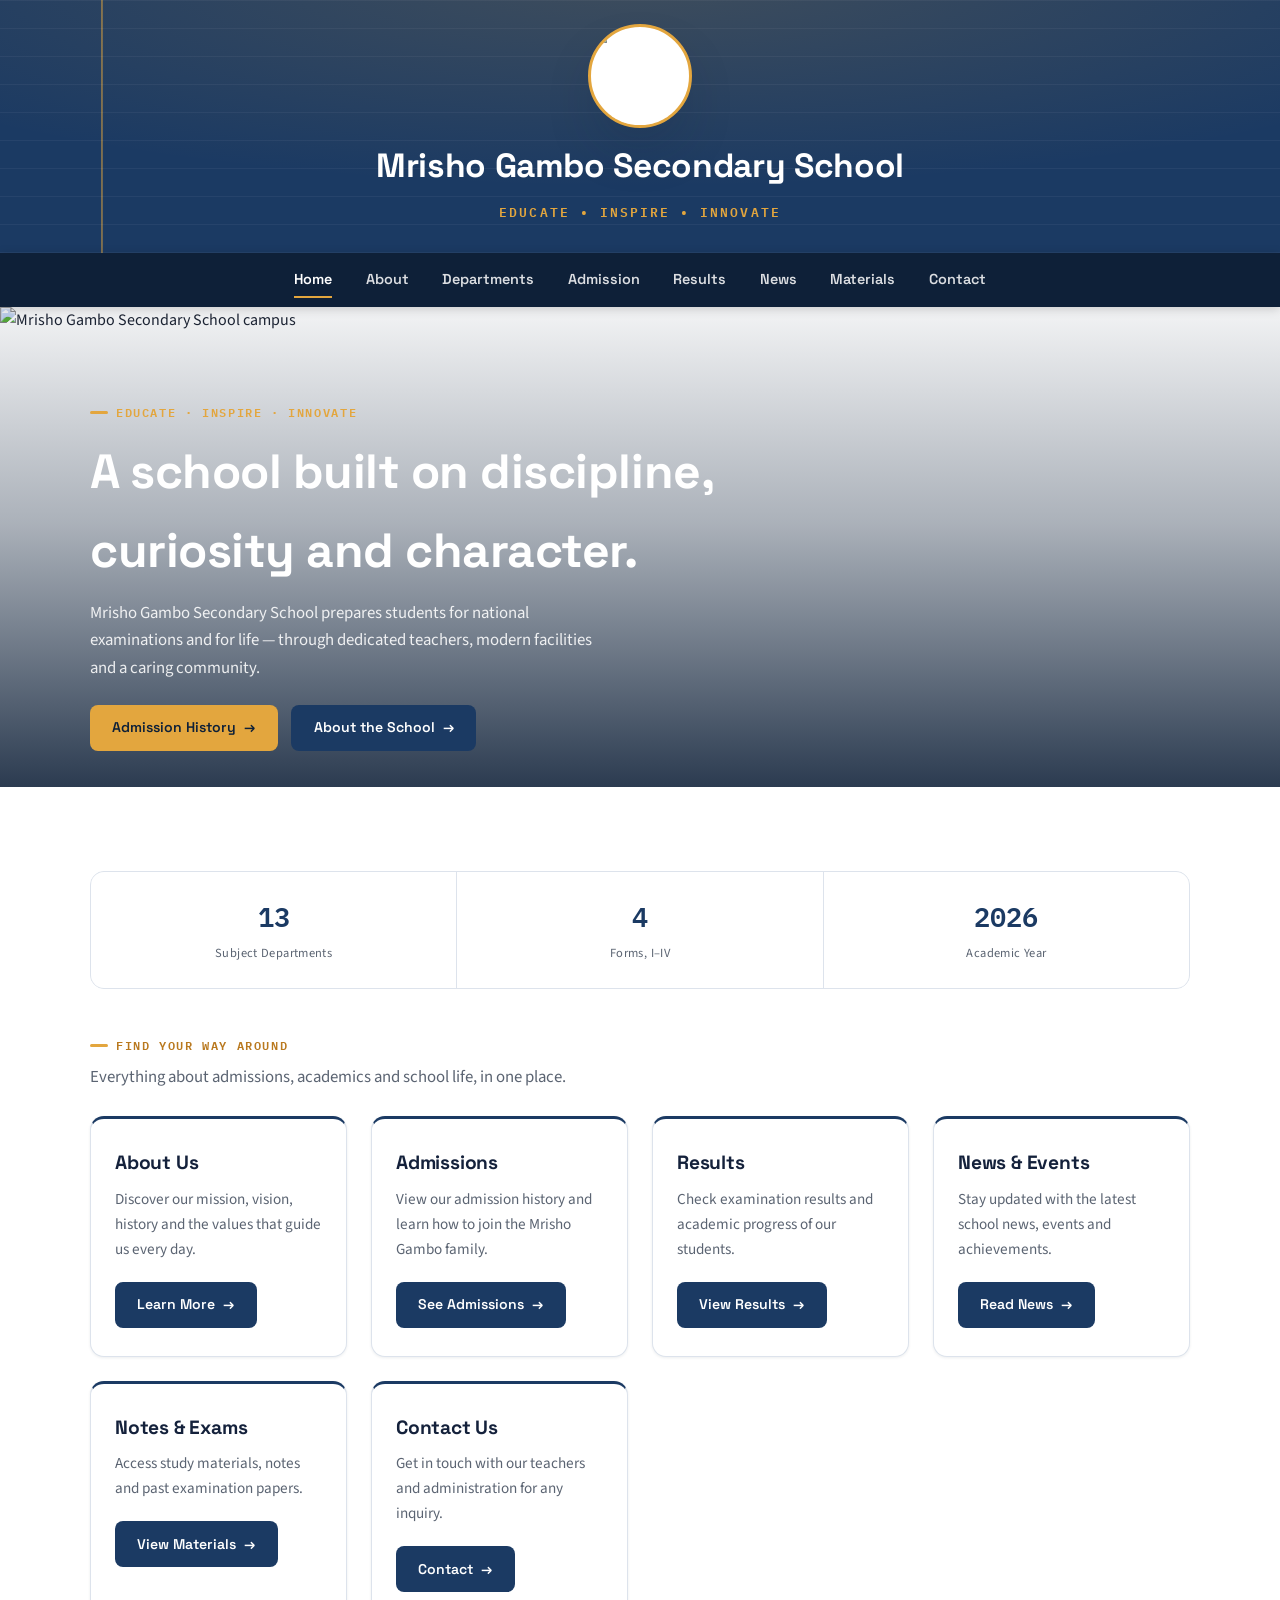
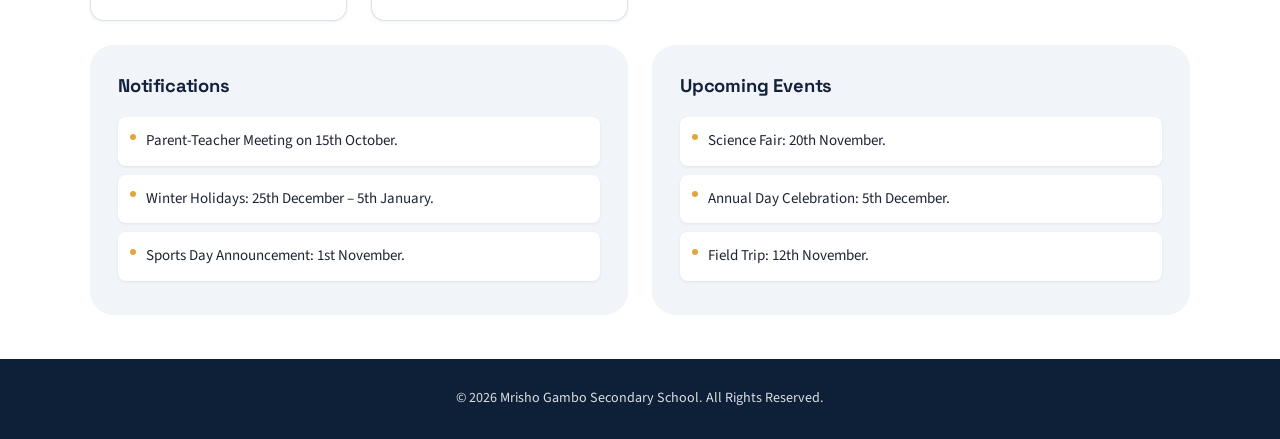
==== index.html @ 098f200f "Add files via upload" ====
<!DOCTYPE html>
<html lang="en">
<head>
  <meta charset="UTF-8">
  <meta http-equiv="refresh" content="0; url=home.html">
  <title>Mrisho Gambo Secondary School</title>
  <script>window.location.href = "home.html";</script>
</head>
<body>
  <p>Redirecting to <a href="home.html">Home</a>...</p>
</body>
</html>
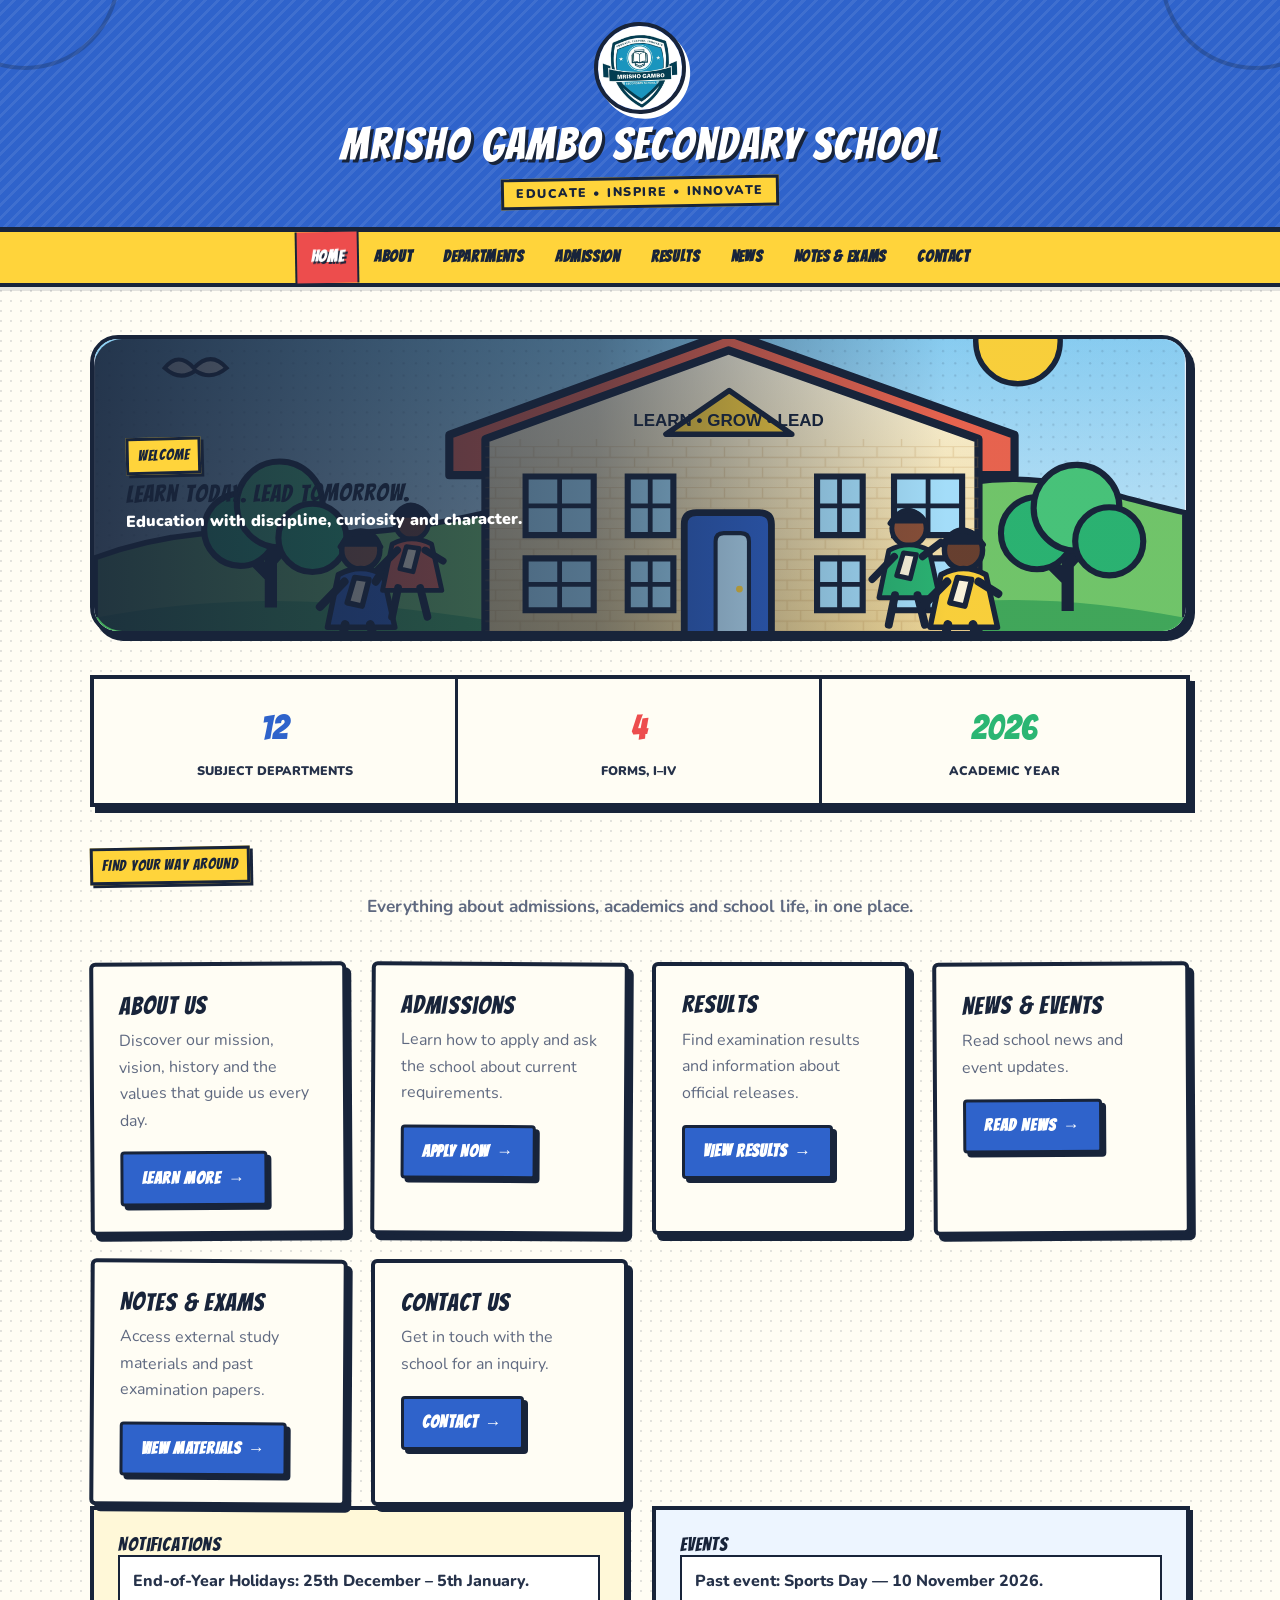
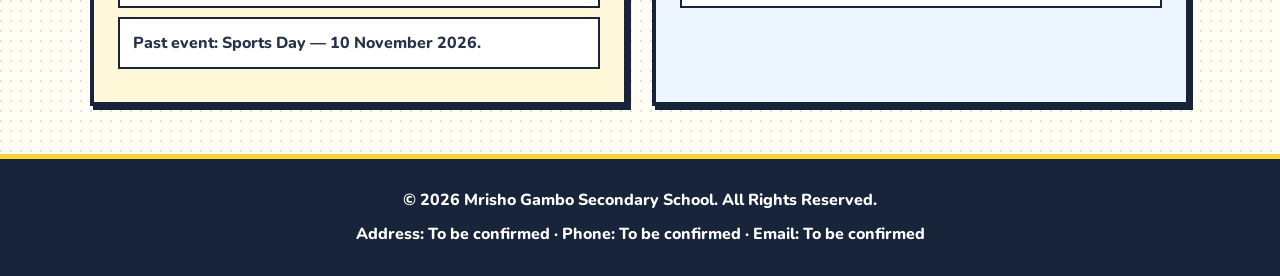
==== commit 74381520: "Fix shared mobile navigation, department layouts, and site content consistency" ====
--- a/index.html
+++ b/index.html
@@ -2,11 +2,54 @@
 <html lang="en">
 <head>
   <meta charset="UTF-8">
-  <meta http-equiv="refresh" content="0; url=home.html">
-  <title>Mrisho Gambo Secondary School</title>
-  <script>window.location.href = "home.html";</script>
+  <meta name="viewport" content="width=device-width, initial-scale=1.0">
+  <meta name="description" content="Welcome to Mrisho Gambo Secondary School. Explore school information, departments, admissions, results, news and learning resources.">
+  <title>Home | Mrisho Gambo Secondary School</title>
+  <link rel="stylesheet" href="style.css">
 </head>
 <body>
-  <p>Redirecting to <a href="home.html">Home</a>...</p>
+  <header class="site-header">
+    <div class="header-inner">
+      <img src="school-logo.jpg" alt="Mrisho Gambo Secondary School logo" class="school-logo">
+      <h1>Mrisho Gambo Secondary School</h1>
+      <p class="tagline">Educate • Inspire • Innovate</p>
+    </div>
+  </header>
+  <nav class="main-nav" aria-label="Main navigation">
+    <div class="nav-inner">
+      <span class="nav-brand">Menu</span>
+      <button class="nav-toggle" type="button" aria-label="Open navigation menu" aria-expanded="false"><span></span><span></span><span></span></button>
+    </div>
+    <ul>
+      <li><a href="home.html" class="active">Home</a></li><li><a href="about.html">About</a></li><li><a href="departments.html">Departments</a></li><li><a href="admission.html">Admission</a></li><li><a href="results.html">Results</a></li><li><a href="news.html">News</a></li><li><a href="notes.html">Notes & Exams</a></li><li><a href="contact.html">Contact</a></li>
+    </ul>
+  </nav>
+  <main>
+    <section class="welcome-banner" aria-labelledby="welcome-title">
+      <img src="school-welcome-banner.svg" alt="Illustration welcoming students to Mrisho Gambo Secondary School">
+      <div class="welcome-banner-copy"><span class="eyebrow">Welcome</span><h2 id="welcome-title">Learn today. Lead tomorrow.</h2><p>Education with discipline, curiosity and character.</p></div>
+    </section>
+    <div class="stat-strip">
+      <div class="stat"><span class="stat-num">12</span><span class="stat-label">Subject Departments</span></div>
+      <div class="stat"><span class="stat-num">4</span><span class="stat-label">Forms, I–IV</span></div>
+      <div class="stat"><span class="stat-num">2026</span><span class="stat-label">Academic Year</span></div>
+    </div>
+    <span class="eyebrow">Find your way around</span>
+    <p class="page-subtitle subtitle-left">Everything about admissions, academics and school life, in one place.</p>
+    <div class="card-grid">
+      <article class="card"><h3>About Us</h3><p>Discover our mission, vision, history and the values that guide us every day.</p><a href="about.html" class="btn">Learn More</a></article>
+      <article class="card"><h3>Admissions</h3><p>Learn how to apply and ask the school about current requirements.</p><a href="admission.html" class="btn">Apply Now</a></article>
+      <article class="card"><h3>Results</h3><p>Find examination results and information about official releases.</p><a href="results.html" class="btn">View Results</a></article>
+      <article class="card"><h3>News & Events</h3><p>Read school news and event updates.</p><a href="news.html" class="btn">Read News</a></article>
+      <article class="card"><h3>Notes & Exams</h3><p>Access external study materials and past examination papers.</p><a href="notes.html" class="btn">View Materials</a></article>
+      <article class="card"><h3>Contact Us</h3><p>Get in touch with the school for an inquiry.</p><a href="contact.html" class="btn">Contact</a></article>
+    </div>
+    <div class="bulletin-grid mt-2">
+      <div class="notifications-box"><h3>Notifications</h3><ul><li>End-of-Year Holidays: 25th December – 5th January.</li><li>Past event: Sports Day — 10 November 2026.</li></ul></div>
+      <div class="events-box"><h3>Events</h3><ul><li>Past event: Sports Day — 10 November 2026.</li><!-- TODO: Confirm upcoming event dates with the school before publishing. --></ul></div>
+    </div>
+  </main>
+  <footer class="site-footer"><p>&copy; 2026 Mrisho Gambo Secondary School. All Rights Reserved.</p><p class="footer-contact">Address: To be confirmed · Phone: To be confirmed · Email: To be confirmed</p><!-- TODO: Add verified school address, general phone number and school email. --></footer>
+  <script src="site.js" defer></script>
 </body>
 </html>
--- a/style.css
+++ b/style.css
@@ -0,0 +1,84 @@
+/* ================================================================
+   MRISHO GAMBO SECONDARY SCHOOL — COMIC-PAPER THEME
+   ================================================================ */
+@import url('https://fonts.googleapis.com/css2?family=Bangers&family=Nunito:wght@500;600;700;800;900&display=swap');
+
+:root {
+  --ink:#18243a; --comic-black:#18243a; --blue:#2f63cb; --blue-deep:#17346f;
+  --yellow:#ffd43b; --orange:#ff8b35; --pink:#ef5da8; --red:#ed4d4d;
+  --green:#2bb673; --paper:#fffdf4; --paper-blue:#edf5ff; --cream:#fff8d8;
+  --text:#26324a; --text-muted:#5f6980;
+  --shadow-comic:5px 6px 0 var(--comic-black); --shadow-small:3px 4px 0 var(--comic-black);
+  --radius:6px; --font-display:'Bangers','Impact',sans-serif; --font-body:'Nunito','Trebuchet MS',sans-serif;
+}
+
+*,*::before,*::after{box-sizing:border-box;margin:0;padding:0}
+html{scroll-behavior:smooth}
+body{min-height:100vh;display:flex;flex-direction:column;font-family:var(--font-body);color:var(--text);line-height:1.65;background-color:var(--paper);background-image:radial-gradient(circle at 1px 1px,rgba(24,36,58,.12) 1px,transparent 1.2px);background-size:10px 10px}
+img{max-width:100%;height:auto;display:block}a{color:var(--blue-deep);font-weight:800}a:hover{color:var(--red)}
+:focus-visible{outline:4px solid var(--yellow);outline-offset:3px}
+h1,h2,h3,h4{font-family:var(--font-display);color:var(--comic-black);font-weight:400;letter-spacing:.045em;line-height:1.12}
+
+.site-header{position:relative;overflow:hidden;padding:1.35rem 1.25rem 1.15rem;text-align:center;color:white;background:repeating-linear-gradient(135deg,rgba(255,255,255,.08) 0 3px,transparent 3px 9px),var(--blue);border-bottom:5px solid var(--comic-black)}
+.site-header::before,.site-header::after{content:"";position:absolute;width:190px;height:190px;border:4px solid rgba(24,36,58,.28);border-radius:50%;top:-120px}
+.site-header::before{left:-70px}.site-header::after{right:-70px}
+.header-inner{position:relative;z-index:1;max-width:1140px;margin:auto;display:flex;flex-direction:column;align-items:center;gap:.35rem}
+.school-logo{width:92px;height:92px;object-fit:cover;border:4px solid var(--comic-black);border-radius:50%;background:var(--yellow);box-shadow:4px 5px 0 white;transform:rotate(-2deg)}
+.site-header h1{color:white;font-size:clamp(1.8rem,4vw,2.8rem);text-shadow:3px 3px 0 var(--comic-black)}
+.site-header .tagline{display:inline-block;margin-top:.15rem;padding:.15rem .75rem;color:var(--comic-black);background:var(--yellow);border:3px solid var(--comic-black);transform:rotate(-1deg);font-size:.78rem;font-weight:900;letter-spacing:.12em;text-transform:uppercase}
+
+.main-nav{position:sticky;top:0;z-index:200;background:var(--yellow);border-bottom:4px solid var(--comic-black);box-shadow:0 4px 0 rgba(24,36,58,.12)}
+.nav-inner{display:none}.main-nav ul{max-width:1140px;margin:auto;display:flex;justify-content:center;flex-wrap:wrap;list-style:none}
+.main-nav a{display:block;padding:.75rem .85rem;color:var(--comic-black);text-decoration:none;font-family:var(--font-display);font-size:1.02rem;letter-spacing:.04em;border-left:2px solid transparent;border-right:2px solid transparent}
+.main-nav a:hover,.main-nav a.active{color:white;background:var(--red);border-color:var(--comic-black);text-shadow:2px 2px 0 var(--comic-black);transform:rotate(-1deg)}
+
+main{flex:1;width:100%;max-width:1140px;margin:0 auto;padding:3rem 1.25rem}
+.page-title{text-align:center;font-size:clamp(2.25rem,7vw,4.6rem);margin-bottom:.55rem;text-shadow:3px 3px 0 var(--yellow);transform:rotate(-.5deg)}
+.page-subtitle{max-width:680px;margin:0 auto 2.5rem;text-align:center;color:var(--text-muted);font-size:1.08rem;font-weight:700}
+section{margin-bottom:3.25rem}section:last-child{margin-bottom:0}section>h2{font-size:2.15rem;margin-bottom:1.2rem}
+hr{border:0;height:4px;background:var(--comic-black);margin:3rem 0;transform:rotate(-.25deg)}
+.eyebrow{display:inline-flex;align-items:center;gap:.45rem;margin-bottom:.55rem;padding:.18rem .55rem;color:var(--comic-black);background:var(--yellow);border:3px solid var(--comic-black);box-shadow:3px 3px 0 var(--comic-black);font-family:var(--font-display);font-size:.95rem;letter-spacing:.055em;text-transform:uppercase;transform:rotate(-1deg)}
+.reveal{opacity:0;transform:translateY(18px) rotate(.4deg);transition:opacity .55s ease,transform .55s cubic-bezier(.2,.8,.2,1)}.reveal.is-visible{opacity:1;transform:none}
+
+.card-grid{display:grid;grid-template-columns:repeat(auto-fit,minmax(240px,1fr));gap:1.5rem}
+.card{position:relative;padding:1.6rem;background:var(--paper);border:4px solid var(--comic-black);border-radius:var(--radius);box-shadow:var(--shadow-comic);transition:transform .18s ease,box-shadow .18s ease}
+.card:nth-child(3n+1){transform:rotate(-.35deg)}.card:nth-child(3n+2){transform:rotate(.35deg)}
+.card:hover{transform:translate(-2px,-4px) rotate(-1deg);box-shadow:8px 10px 0 var(--comic-black)}
+.card h3{font-size:1.55rem;margin-bottom:.5rem}.card p{color:var(--text-muted);margin-bottom:1.15rem}
+.btn{display:inline-flex;align-items:center;justify-content:center;min-height:44px;gap:.45rem;padding:.65rem 1.15rem;color:white;background:var(--blue);border:3px solid var(--comic-black);border-radius:4px;box-shadow:4px 4px 0 var(--comic-black);text-decoration:none;font-family:var(--font-display);font-size:1.05rem;letter-spacing:.055em;text-transform:uppercase;transition:transform .12s ease,box-shadow .12s ease}
+.btn::after{content:"→"}.btn:hover{color:white;background:var(--red);transform:translate(2px,2px) rotate(-1deg);box-shadow:2px 2px 0 var(--comic-black)}
+.btn-accent{color:var(--comic-black);background:var(--yellow)}.btn-accent:hover{color:var(--comic-black);background:var(--orange)}
+
+.content-list{max-width:800px;margin:0 auto;list-style:none}.content-list li{margin-bottom:.75rem;padding:.9rem 1.1rem;background:var(--paper-blue);border:3px solid var(--comic-black);border-radius:5px;box-shadow:3px 3px 0 var(--comic-black)}
+.content-list li:nth-child(even){background:var(--cream)}.content-list li strong{color:var(--blue-deep)}
+.table-wrap{overflow-x:auto;margin:1.5rem 0;background:var(--paper);border:4px solid var(--comic-black);box-shadow:var(--shadow-comic)}
+table{width:100%;border-collapse:collapse;min-width:600px}th,td{padding:.85rem 1rem;border:2px solid var(--comic-black);text-align:center}th{color:var(--comic-black);background:var(--yellow);font-family:var(--font-display);letter-spacing:.05em}td:first-child{text-align:left;font-weight:900}tr:nth-child(even) td{background:var(--paper-blue)}
+
+.profile-row{display:flex;align-items:center;gap:2rem;margin:1.5rem 0;padding:1.5rem;background:var(--cream);border:4px solid var(--comic-black);box-shadow:var(--shadow-comic)}
+.person-card{width:190px;flex-shrink:0;text-align:center}.person-photo{width:132px;height:132px;margin:0 auto .75rem;object-fit:cover;border:4px solid var(--comic-black);border-radius:50%;background:var(--paper-blue);box-shadow:4px 4px 0 var(--yellow)}
+.person-card h3{font-size:1.25rem}.person-role{color:var(--red);font-weight:900;text-transform:uppercase}.profile-text{flex:1;min-width:260px}.profile-text p{font-weight:700}
+.dept-grid{display:grid;grid-template-columns:repeat(auto-fill,minmax(220px,1fr));gap:1.25rem}.dept-card{overflow:hidden;background:var(--paper);border:4px solid var(--comic-black);border-radius:5px;box-shadow:var(--shadow-small);transition:transform .18s ease}.dept-card:hover{transform:translateY(-5px) rotate(-1deg)}
+.dept-top{padding:.7rem .8rem;color:white;background:var(--blue);border-bottom:4px solid var(--comic-black);font-family:var(--font-display);letter-spacing:.05em}.dept-card:nth-of-type(6n+2) .dept-top{background:var(--green)}.dept-card:nth-of-type(6n+3) .dept-top{color:var(--comic-black);background:var(--yellow)}.dept-card:nth-of-type(6n+4) .dept-top{background:var(--pink)}.dept-card:nth-of-type(6n+5) .dept-top{background:var(--orange)}.dept-card:nth-of-type(6n+6) .dept-top{background:var(--red)}
+.dept-body{display:flex;align-items:center;gap:.75rem;padding:.85rem}.dept-avatar{width:50px;height:50px;flex-shrink:0;object-fit:cover;border:3px solid var(--comic-black);border-radius:50%;background:var(--paper-blue)}.dept-body h3{font-size:.95rem}.dept-body p{color:var(--text-muted);font-size:.75rem}
+
+.contact-grid{display:grid;grid-template-columns:repeat(auto-fit,minmax(260px,1fr));gap:1.5rem;margin:2rem 0}.teacher-card{padding:1.5rem 1.2rem;text-align:center;background:var(--paper);border:4px solid var(--comic-black);box-shadow:var(--shadow-comic)}
+.teacher-card img{width:116px;height:116px;margin:0 auto 1rem;object-fit:cover;border:4px solid var(--comic-black);border-radius:50%;background:var(--paper-blue)}.teacher-card h3{font-size:1.25rem}.teacher-card .role{color:var(--red);font-family:var(--font-display);letter-spacing:.04em}
+.contact-form{max-width:560px;margin:2rem auto;padding:2rem;background:var(--cream);border:4px solid var(--comic-black);box-shadow:var(--shadow-comic)}.contact-form h2{text-align:center;margin-bottom:1.25rem}.contact-form label{display:block;margin-bottom:.3rem;font-weight:900}.contact-form input,.contact-form textarea{width:100%;margin-bottom:1rem;padding:.75rem 1rem;background:white;border:3px solid var(--comic-black);border-radius:3px;font:700 1rem var(--font-body)}.contact-form button{width:100%}
+.map-container{overflow:hidden;margin:2rem 0;border:4px solid var(--comic-black);box-shadow:var(--shadow-comic)}.map-container iframe{width:100%;height:400px;border:0;display:block}
+
+.news-list{display:grid;grid-template-columns:repeat(auto-fit,minmax(300px,1fr));gap:1.4rem}.news-item{padding:1.4rem;background:var(--paper);border:4px solid var(--comic-black);box-shadow:var(--shadow-small)}.news-item:nth-child(3n+1){background:var(--paper-blue)}.news-item:nth-child(3n+2){background:var(--cream)}.news-item h3{font-size:1.35rem;margin-bottom:.5rem}.news-item h3 a{color:var(--comic-black);text-decoration-thickness:3px}
+.modal{display:none;position:fixed;z-index:1000;inset:0;overflow-y:auto;padding:2rem 1rem;background:rgba(24,36,58,.78)}.modal-content{max-width:640px;max-height:85vh;margin:2rem auto;padding:1.5rem;overflow-y:auto;text-align:center;background:var(--paper);border:5px solid var(--comic-black);box-shadow:10px 10px 0 var(--yellow)}.modal-content img{width:100%;margin-bottom:.75rem;border:3px solid var(--comic-black)}.modal-content ul{margin:1rem 0;text-align:left}.close-btn{padding:.65rem 1.5rem;color:white;background:var(--red);border:3px solid var(--comic-black);box-shadow:3px 3px 0 var(--comic-black);font-family:var(--font-display)}
+.materials-grid{display:grid;grid-template-columns:repeat(auto-fit,minmax(220px,1fr));gap:1.25rem}.material-card{padding:1.4rem 1.1rem;text-align:center;background:var(--blue);border:4px solid var(--comic-black);border-radius:5px;box-shadow:var(--shadow-small)}.material-card:nth-child(3n+2){background:var(--green)}.material-card:nth-child(3n+3){background:var(--pink)}.material-card h3{color:white;margin-bottom:.9rem;font-size:1.15rem;text-shadow:2px 2px 0 var(--comic-black)}.material-card .btn{background:white;color:var(--comic-black);font-size:.82rem}
+
+.hero{position:relative;width:100%;max-height:480px;overflow:hidden;border-bottom:5px solid var(--comic-black)}.hero img{width:100%;height:480px;object-fit:cover}.hero::after{content:"";position:absolute;inset:0;background:linear-gradient(90deg,rgba(24,36,58,.92),rgba(24,36,58,.45) 65%,rgba(24,36,58,.05))}.hero-copy{position:absolute;z-index:2;left:0;right:0;bottom:0;max-width:1140px;margin:auto;padding:0 1.25rem 2.25rem;color:white}.hero-copy .eyebrow{color:var(--comic-black)}.hero-copy h1{max-width:650px;color:white;font-size:clamp(2.2rem,6vw,4.3rem);text-shadow:4px 4px 0 var(--comic-black)}.hero-copy p{max-width:560px;margin:.5rem 0 1.25rem;color:white;font-size:1.05rem;font-weight:800}.hero-actions{display:flex;flex-wrap:wrap;gap:.9rem}
+
+.welcome-banner{position:relative;height:300px;margin:0 0 2rem;overflow:hidden;border:4px solid var(--comic-black);border-radius:28px;background:var(--paper-blue);box-shadow:var(--shadow-comic)}.welcome-banner>img{width:100%;height:100%;object-fit:cover;object-position:center 58%}.welcome-banner::after{content:"";position:absolute;inset:0;border-radius:inherit;background:linear-gradient(90deg,rgba(24,36,58,.90),rgba(24,36,58,.58) 46%,rgba(24,36,58,.03) 78%);pointer-events:none}.welcome-banner-copy{position:absolute;z-index:2;left:2rem;top:50%;max-width:520px;transform:translateY(-50%) rotate(-.35deg)}.welcome-banner-copy h1{margin:.25rem 0 .35rem;color:white;font-size:clamp(2.1rem,5vw,3.8rem);text-shadow:4px 4px 0 var(--comic-black)}.welcome-banner-copy p{max-width:440px;color:white;font-size:1rem;font-weight:900}.welcome-banner-copy .eyebrow{margin-bottom:.45rem}
+
+.stat-strip{display:grid;grid-template-columns:repeat(3,1fr);margin:2.5rem 0;border:4px solid var(--comic-black);box-shadow:var(--shadow-comic)}.stat{padding:1.25rem .75rem;text-align:center;background:var(--paper);border-right:3px solid var(--comic-black)}.stat:last-child{border-right:0}.stat-num{display:block;color:var(--blue);font-family:var(--font-display);font-size:2.2rem}.stat:nth-child(2) .stat-num{color:var(--red)}.stat:nth-child(3) .stat-num{color:var(--green)}.stat-label{font-size:.78rem;font-weight:900;text-transform:uppercase}
+.bulletin-grid{display:grid;grid-template-columns:repeat(auto-fit,minmax(280px,1fr));gap:1.5rem}.notifications-box,.events-box{padding:1.5rem;background:var(--cream);border:4px solid var(--comic-black);box-shadow:var(--shadow-small)}.events-box{background:var(--paper-blue)}.notifications-box ul,.events-box ul{list-style:none}.notifications-box li,.events-box li{margin-bottom:.55rem;padding:.7rem .8rem;background:white;border:2px solid var(--comic-black);font-weight:800}
+
+.site-footer{margin-top:auto;padding:1.75rem 1rem;text-align:center;color:white;background:var(--comic-black);border-top:5px solid var(--yellow);font-weight:800}
+
+@media (prefers-reduced-motion:reduce){html{scroll-behavior:auto}*,*::before,*::after{transition-duration:.01ms!important;animation-duration:.01ms!important}}
+@media (max-width:860px){.nav-inner{max-height:54px;padding:0 1rem;display:flex;align-items:center;justify-content:space-between}.nav-brand{display:block;color:var(--comic-black);font-family:var(--font-display);letter-spacing:.05em}.nav-toggle{width:44px;height:44px;display:flex;flex-direction:column;justify-content:center;align-items:center;gap:5px;background:white;border:3px solid var(--comic-black)}.nav-toggle span{width:20px;height:3px;background:var(--comic-black)}.main-nav ul{display:none;flex-direction:column;align-items:stretch}.main-nav ul.is-open{display:flex}.main-nav a{min-height:48px;border-top:2px solid var(--comic-black)}}
+@media (max-width:768px){body{font-size:16px}main{padding:1.75rem 1rem}.site-header{padding:1rem}.school-logo{width:76px;height:76px}.site-header h1{font-size:1.5rem}.page-title{font-size:2.35rem}.page-subtitle{font-size:1rem;margin-bottom:1.75rem}.profile-row{flex-direction:column;text-align:center;padding:1.25rem 1rem}.person-card{width:100%}.person-photo{width:110px;height:110px}.hero img{height:220px}.hero-copy{padding:0 1rem 1.25rem}.hero-copy h1{font-size:2.15rem}.hero-copy p{display:none}.hero-actions .btn{min-height:44px}.welcome-banner{height:210px;margin:0 0 1.5rem;border-width:3px;border-radius:22px;box-shadow:3px 4px 0 var(--comic-black)}.welcome-banner>img{object-position:62% 55%}.welcome-banner::after{background:linear-gradient(90deg,rgba(24,36,58,.92),rgba(24,36,58,.62) 58%,rgba(24,36,58,.12))}.welcome-banner-copy{left:1.1rem;right:1.1rem}.welcome-banner-copy h1{font-size:1.85rem}.welcome-banner-copy p{display:none}.stat-strip{grid-template-columns:1fr}.stat{border-right:0;border-bottom:3px solid var(--comic-black)}.stat:last-child{border-bottom:0}.table-wrap{margin:1rem -.25rem}th,td{padding:.7rem .55rem;font-size:.82rem}td:first-child{white-space:normal;min-width:110px}.card,.teacher-card,.material-card,.news-item{padding:1.25rem 1.1rem}.map-container iframe{height:260px}.contact-form{padding:1.5rem 1.1rem}.modal{padding:1rem .75rem}.modal-content{margin:1rem auto;padding:1.25rem 1rem}}
